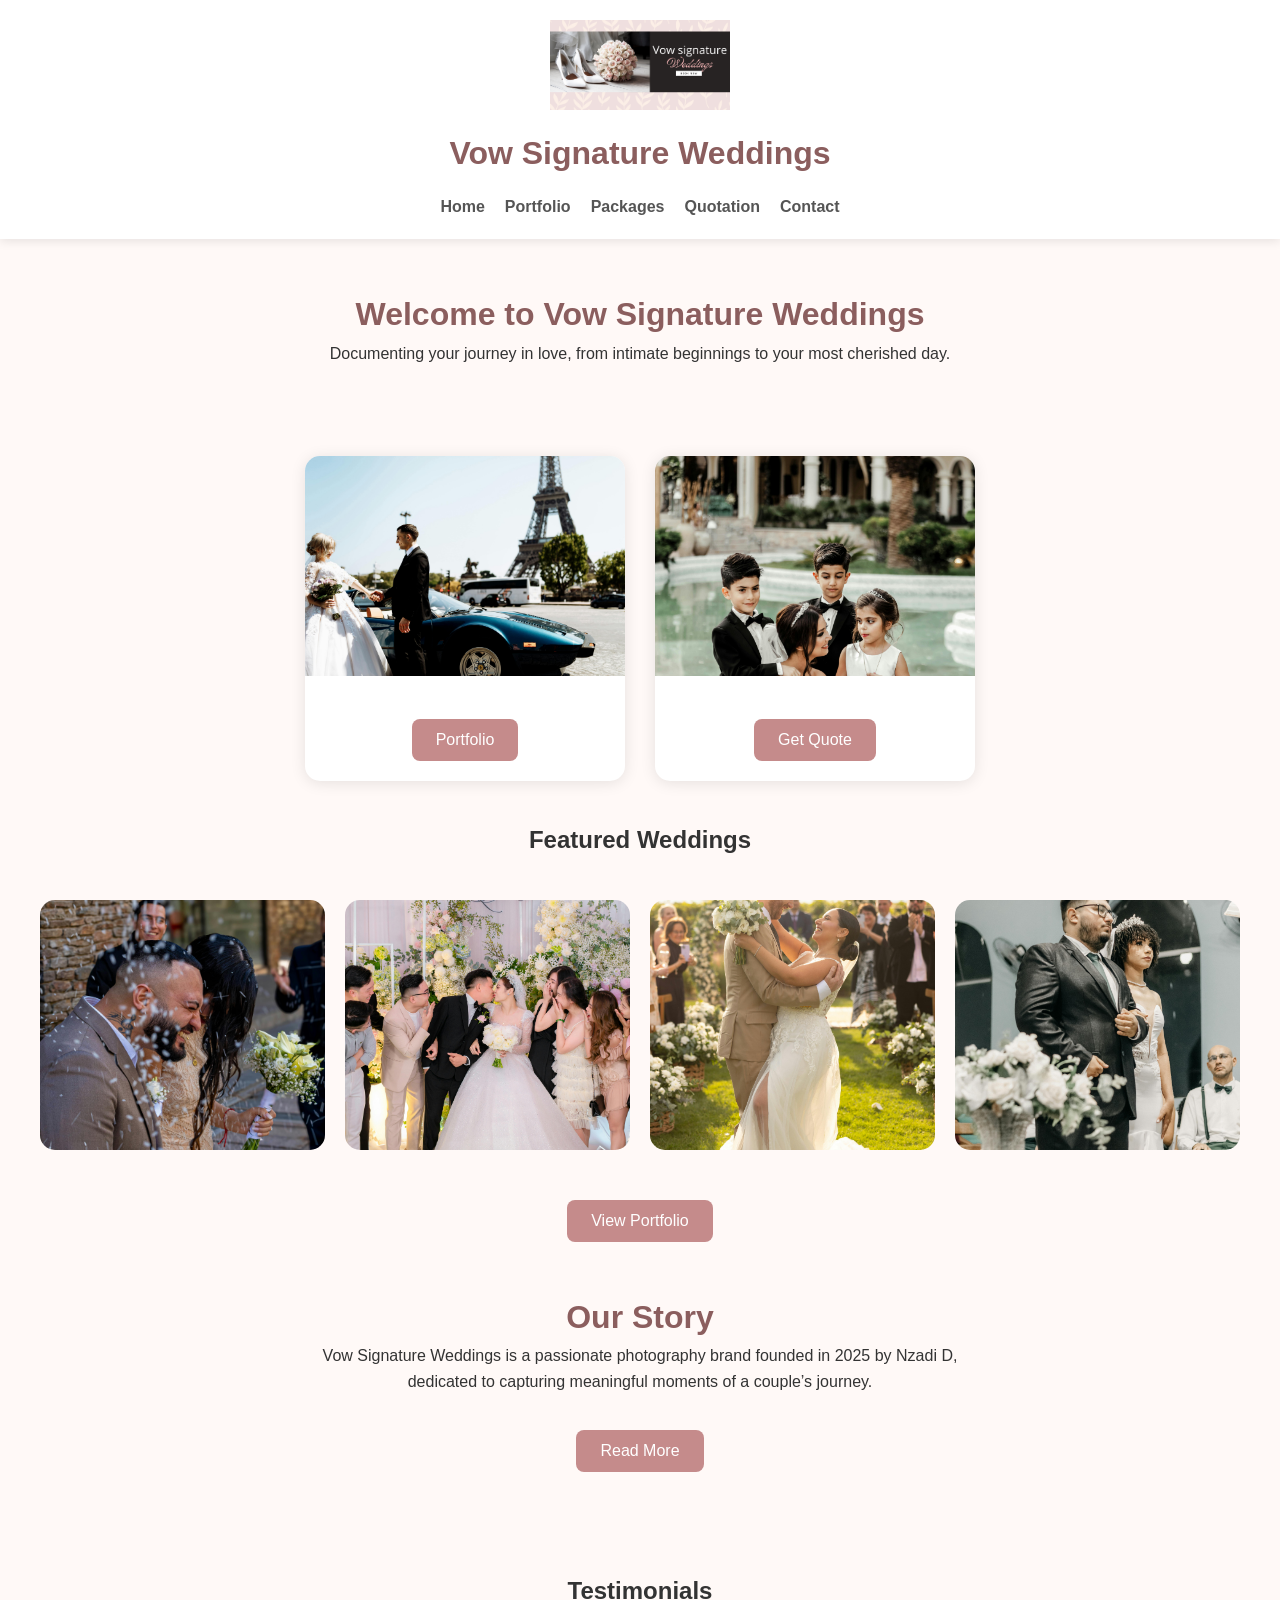
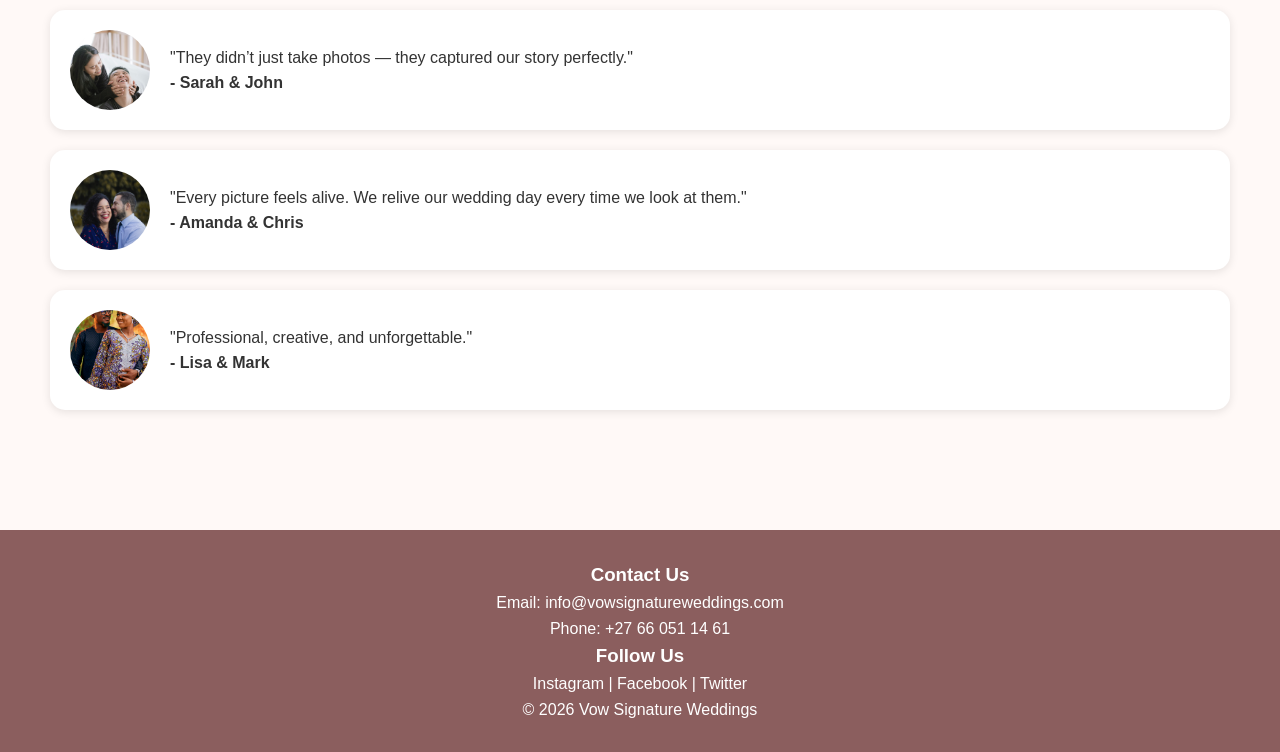
==== index.html @ a1d39e99 "Linked JavaS to all pages  connect JavaScript file to all website pages  & Tested them too" ====
<!DOCTYPE html>
<html lang="en">
  <head>
    <meta charset="UTF-8" />
    <meta name="viewport" content="width=device-width, initial-scale=1.0" />
    <title>Vow Signature Weddings</title>
    <link rel="stylesheet" href="style.css" />
  </head>

  <body>
    <header>
      <img src="image/vowlogo .png" class="logo" alt="Logo" />

      <h1>Vow Signature Weddings</h1>

      <nav>
        <a href="index.html">Home</a>
        <a href="portfolio.html">Portfolio</a>
        <a href="package.html">Packages</a>
        <a href="quotation.html">Quotation</a>

        <a href="contact.html">Contact</a>
      </nav>
    </header>

    <section class="hero">
      <h2>Welcome to Vow Signature Weddings</h2>

      <p>
        Documenting your journey in love, from intimate beginnings to your most
        cherished day.
      </p>
    </section>

    <!-- CARDS -->
    <div class="card-container">
      <div class="card">
        <img src="image/portfolio.jpg" alt="Portfolio" />

        <br /><br />

        <a href="portfolio.html">
          <button>Portfolio</button>
        </a>
      </div>

      <div class="card">
        <img src="image/Quote.jpg" alt="Quote" />

        <br /><br />

        <a href="quotation.html">
          <button>Get Quote</button>
        </a>
      </div>
    </div>

    <!-- FEATURED PHOTOS -->
    <section>
      <h2 style="text-align: center">Featured Weddings</h2>

      <div class="gallery">
        <img src="image/wed2.jpg" alt="" />
        <img src="image/wed1.jpg" alt="" />
        <img src="image/wed4.jpg" alt="" />
        <img src="image/wed5.jpg" alt="" />
      </div>

      <div style="text-align: center">
        <a href="portfolio.html">
          <button>View Portfolio</button>
        </a>
      </div>
    </section>

    <!-- ABOUT -->
    <section class="hero">
      <h2>Our Story</h2>

      <p>
        Vow Signature Weddings is a passionate photography brand founded in 2025
        by Nzadi D, dedicated to capturing meaningful moments of a couple’s
        journey.
      </p>

      <br />

      <a href="about.html">
        <button>Read More</button>
      </a>
    </section>

    <!-- TESTIMONIALS -->
    <section class="testimonials">
      <h2 style="text-align: center">Testimonials</h2>

      <div class="testimonial-box">
        <img src="image/coupleA.jpg" alt="" />
        <div>
          <p>
            "They didn’t just take photos — they captured our story perfectly."
          </p>
          <strong>- Sarah & John</strong>
        </div>
      </div>

      <div class="testimonial-box">
        <img src="image/coupleB.jpg" alt="" />
        <div>
          <p>
            "Every picture feels alive. We relive our wedding day every time we
            look at them."
          </p>
          <strong>- Amanda & Chris</strong>
        </div>
      </div>

      <div class="testimonial-box">
        <img src="image/coupleD.jpg" alt="" />
        <div>
          <p>"Professional, creative, and unforgettable."</p>
          <strong>- Lisa & Mark</strong>
        </div>
      </div>
    </section>

    <footer>
      <h3>Contact Us</h3>
      <p>Email: info@vowsignatureweddings.com</p>
      <p>Phone: +27 66 051 14 61</p>

      <h3>Follow Us</h3>

      <a href="#">Instagram</a> | <a href="#">Facebook</a> |
      <a href="#">Twitter</a>

      <p>&copy; 2026 Vow Signature Weddings</p>
    </footer>
    <script src="script.js"></script>
  </body>
</html>
---- style.css ----
/* RESET */
* {
  margin: 0;
  padding: 0;
  box-sizing: border-box;
}

/* BODY */
body {
  font-family: Arial, sans-serif;
  background: #fff9f7;
  color: #333;
  line-height: 1.6;
}

/* HEADER */
header {
  background: white;
  text-align: center;
  padding: 20px;
  box-shadow: 0 2px 10px rgba(0, 0, 0, 0.1);
}

.logo {
  width: 180px;
  margin-bottom: 10px;
}

/* TITLE */
h1 {
  color: #8b5e5e;
  margin-bottom: 15px;
}

/* NAVIGATION */
nav {
  display: flex;
  justify-content: center;
  flex-wrap: wrap;
  gap: 20px;
}

nav a {
  text-decoration: none;
  color: #555;
  font-weight: bold;
}

nav a:hover {
  color: #c58b8b;
}

/* HERO SECTION */
.hero {
  text-align: center;
  padding: 50px 20px;
}

.hero h2 {
  font-size: 2rem;
  color: #8b5e5e;
}

.hero p {
  max-width: 700px;
  margin: auto;
}

/* BUTTONS */
button {
  background-color: #c58b8b;
  color: white;
  border: none;
  padding: 12px 24px;
  border-radius: 8px;
  font-size: 16px;
  cursor: pointer;
  margin-top: 10px;
  transition: 0.3s;
}

button:hover {
  background-color: #a56d6d;
}

/* CARD SECTION */
.card-container {
  display: flex;
  justify-content: center;
  gap: 30px;
  flex-wrap: wrap;
  padding: 40px;
}

.card {
  background: white;
  width: 320px;
  border-radius: 15px;
  overflow: hidden;
  text-align: center;
  box-shadow: 0 2px 15px rgba(0, 0, 0, 0.1);
  padding-bottom: 20px;
}

/* CARD IMAGES */
.card img {
  width: 100%;
  height: 220px;
  object-fit: cover;
}

/* GALLERY */
.gallery {
  display: grid;
  grid-template-columns: repeat(auto-fit, minmax(250px, 1fr));
  gap: 20px;
  padding: 40px;
}

.gallery img {
  width: 100%;
  height: 250px;
  object-fit: cover;
  border-radius: 15px;
}

/* TESTIMONIALS */
.testimonials {
  padding: 50px;
}

.testimonial-box {
  display: flex;
  align-items: center;
  gap: 20px;
  background: white;
  margin-bottom: 20px;
  padding: 20px;
  border-radius: 15px;
  box-shadow: 0 2px 10px rgba(0, 0, 0, 0.1);
}

.testimonial-box img {
  width: 80px;
  height: 80px;
  border-radius: 50%;
  object-fit: cover;
}

/* FOOTER */
footer {
  background: #8b5e5e;
  color: white;
  text-align: center;
  padding: 30px;
  margin-top: 50px;
}

footer a {
  color: white;
  text-decoration: none;
}

/* MOBILE */
@media (max-width: 768px) {
  nav {
    flex-direction: column;
  }

  .testimonial-box {
    flex-direction: column;
    text-align: center;
  }

  .gallery {
    grid-template-columns: 1fr;
  }
}

/* PORTFOLIO SECTION */

.portfolio-section {
  padding: 40px;
}

.portfolio-section h2 {
  text-align: center;
  color: #8b5e5e;
  margin-bottom: 15px;
}

.portfolio-section p {
  text-align: center;
  max-width: 800px;
  margin: 0 auto 50px;
}

/* PORTFOLIO CATEGORY */

.portfolio-category {
  margin-bottom: 60px;
}

.portfolio-category h3 {
  text-align: center;
  color: #8b5e5e;
  margin-bottom: 25px;
  font-size: 1.5rem;
}

/* SAME STYLE AS YOUR CARD SECTION */

.portfolio-gallery {
  display: flex;
  justify-content: center;
  gap: 30px;
  flex-wrap: wrap;
}

/* INDIVIDUAL IMAGE CARD */

.portfolio-card {
  background: white;
  width: 320px;
  border-radius: 15px;
  overflow: hidden;
  box-shadow: 0 2px 15px rgba(0, 0, 0, 0.1);
  transition: 0.3s ease;
}

.portfolio-card:hover {
  transform: translateY(-5px);
}

.portfolio-card img {
  width: 100%;
  height: 320px;
  object-fit: cover;
}

/* OPTIONAL IMAGE TITLE */

.portfolio-card p {
  padding: 15px;
  margin: 0;
  font-weight: bold;
  color: #8b5e5e;
}

/* MOBILE */

@media (max-width: 768px) {
  .portfolio-card {
    width: 100%;
    max-width: 350px;
  }
}

/* PACKAGES PAGE */

.packages-section {
  width: 90%;
  max-width: 1200px;
  margin: auto;
  padding: 40px 0 80px;
}

.package-grid {
  display: grid;
  grid-template-columns: repeat(auto-fit, minmax(320px, 1fr));
  gap: 30px;
}

.package-card {
  background: white;
  border-radius: 15px;
  overflow: hidden;
  box-shadow: 0 2px 15px rgba(0, 0, 0, 0.1);
  transition: 0.3s;
}

.package-card:hover {
  transform: translateY(-5px);
}

.package-card img {
  width: 100%;
  height: 250px;
  object-fit: cover;
}

.package-content {
  padding: 25px;
}

.package-content h3 {
  color: #8b5e5e;
  margin-bottom: 15px;
}

.package-content ul {
  margin: 20px 0;
  padding-left: 20px;
}

.package-content li {
  margin-bottom: 10px;
}

.page-banner {
  text-align: center;
  padding: 70px 20px;
  max-width: 900px;
  margin: auto;
}

.page-banner h2 {
  color: #8b5e5e;
  font-size: 2.5rem;
  margin-bottom: 15px;
}
.contact-hero {
  text-align: center;
  padding: 60px 20px;
}

.contact-section {
  display: flex;
  flex-wrap: wrap;
  justify-content: center;
  gap: 30px;
  padding: 40px 20px;
}

.contact-card {
  width: 320px;
  padding: 25px;
  border-radius: 10px;
  background: white;
  box-shadow: 0 5px 15px rgba(0, 0, 0, 0.1);
}

.contact-card form {
  display: flex;
  flex-direction: column;
  gap: 15px;
}

.contact-card input,
.contact-card textarea {
  padding: 12px;
  border: 1px solid #ddd;
  border-radius: 5px;
}

.contact-card button {
  cursor: pointer;
}
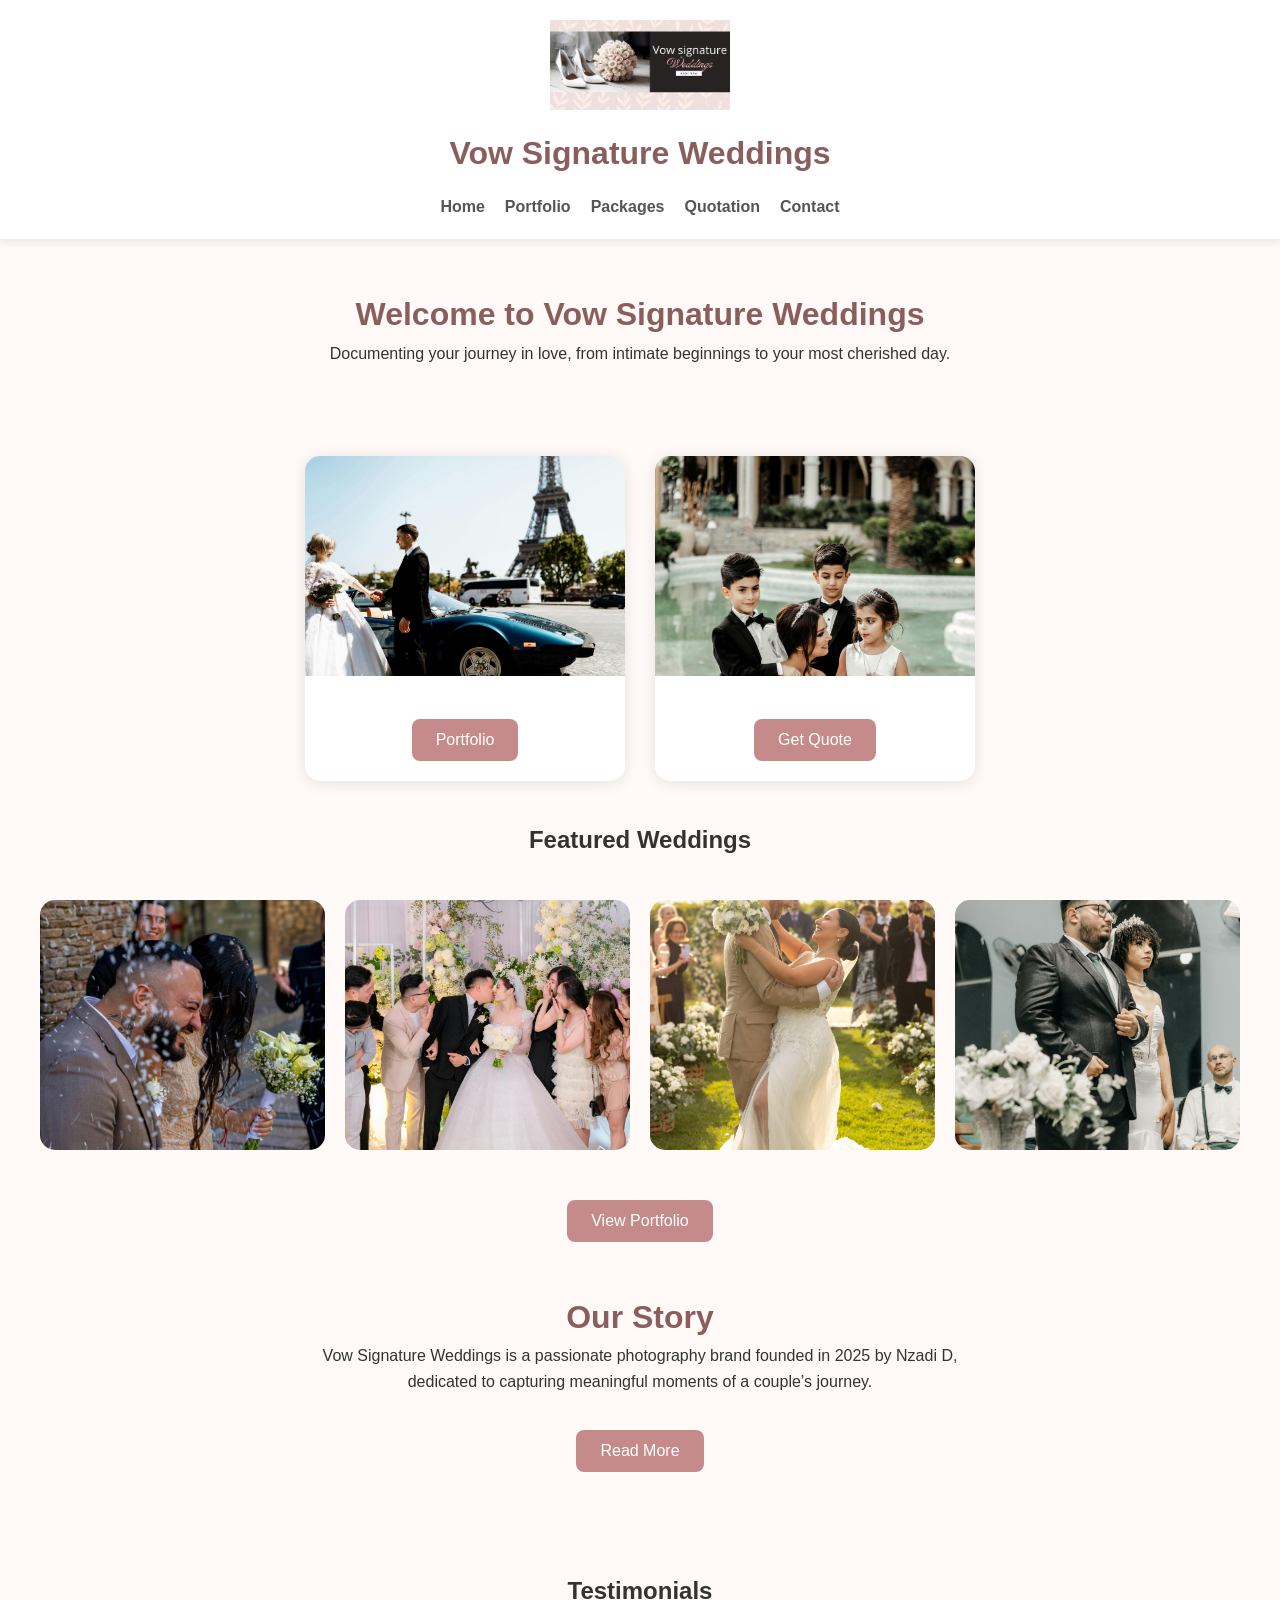
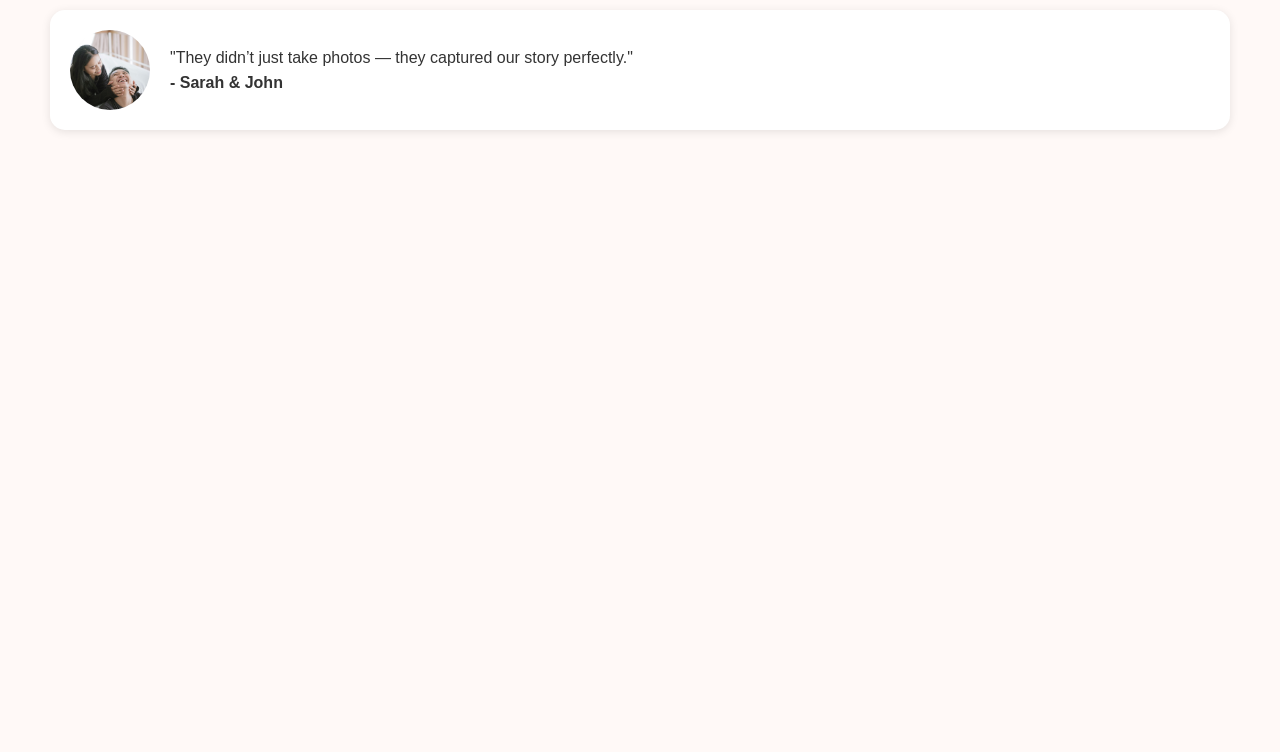
==== commit 7c357f9f: "added Animations & Scroll Effects - i added AOS CSS Linked it to every pages  - added javascript  - " ====
--- a/index.html
+++ b/index.html
@@ -5,10 +5,12 @@
     <meta name="viewport" content="width=device-width, initial-scale=1.0" />
     <title>Vow Signature Weddings</title>
     <link rel="stylesheet" href="style.css" />
+
+    <link rel="stylesheet" href="https://unpkg.com/aos@2.3.4/dist/aos.css" />
   </head>
 
   <body>
-    <header>
+    <header data-aos="fade-down">
       <img src="image/vowlogo .png" class="logo" alt="Logo" />
 
       <h1>Vow Signature Weddings</h1>
@@ -23,7 +25,7 @@
       </nav>
     </header>
 
-    <section class="hero">
+    <section class="hero" data-aos="fade-up">
       <h2>Welcome to Vow Signature Weddings</h2>
 
       <p>
@@ -33,7 +35,7 @@
     </section>
 
     <!-- CARDS -->
-    <div class="card-container">
+    <div class="card-container" data-aos="zoom-in">
       <div class="card">
         <img src="image/portfolio.jpg" alt="Portfolio" />
 
@@ -60,10 +62,30 @@
       <h2 style="text-align: center">Featured Weddings</h2>
 
       <div class="gallery">
-        <img src="image/wed2.jpg" alt="" />
-        <img src="image/wed1.jpg" alt="" />
-        <img src="image/wed4.jpg" alt="" />
-        <img src="image/wed5.jpg" alt="" />
+        <img
+          src="image/wed2.jpg"
+          alt="Wedding Photo"
+          class="gallery-img"
+          data-aos="zoom-in"
+        />
+        <img
+          src="image/wed1.jpg"
+          alt="Wedding Photo"
+          class="gallery-img"
+          data-aos="zoom-in"
+        />
+        <img
+          src="image/wed4.jpg"
+          alt="Wedding Photo"
+          class="gallery-img"
+          data-aos="zoom-in"
+        />
+        <img
+          src="image/wed5.jpg"
+          alt="Wedding Photo"
+          class="gallery-img"
+          data-aos="zoom-in"
+        />
       </div>
 
       <div style="text-align: center">
@@ -74,7 +96,8 @@
     </section>
 
     <!-- ABOUT -->
-    <section class="hero">
+
+    <section class="hero" data-aos="fade-up">
       <h2>Our Story</h2>
 
       <p>
@@ -94,7 +117,7 @@
     <section class="testimonials">
       <h2 style="text-align: center">Testimonials</h2>
 
-      <div class="testimonial-box">
+      <div class="testimonial-box" data-aos="zoom-in">
         <img src="image/coupleA.jpg" alt="" />
         <div>
           <p>
@@ -104,7 +127,7 @@
         </div>
       </div>
 
-      <div class="testimonial-box">
+      <div class="testimonial-box" data-aos="zoom-in">
         <img src="image/coupleB.jpg" alt="" />
         <div>
           <p>
@@ -115,7 +138,7 @@
         </div>
       </div>
 
-      <div class="testimonial-box">
+      <div class="testimonial-box" data-aos="zoom-in">
         <img src="image/coupleD.jpg" alt="" />
         <div>
           <p>"Professional, creative, and unforgettable."</p>
@@ -124,7 +147,12 @@
       </div>
     </section>
 
-    <footer>
+    <div id="lightbox" class="lightbox" data-aos="zoom-in">
+      <span id="close-lightbox">&times;</span>
+      <img id="lightbox-img" src="" alt="Large Image" />
+    </div>
+
+    <footer data-aos="zoom-in">
       <h3>Contact Us</h3>
       <p>Email: info@vowsignatureweddings.com</p>
       <p>Phone: +27 66 051 14 61</p>
@@ -136,6 +164,8 @@
 
       <p>&copy; 2026 Vow Signature Weddings</p>
     </footer>
+
+    <script src="https://unpkg.com/aos@2.3.4/dist/aos.js"></script>
     <script src="script.js"></script>
   </body>
 </html>
--- a/style.css
+++ b/style.css
@@ -179,8 +179,30 @@
 
 /* PORTFOLIO SECTION */
 
+/* PORTFOLIO HERO */
+
+.portfolio-hero {
+  text-align: center;
+  padding: 70px 20px 40px;
+  max-width: 900px;
+  margin: auto;
+}
+
+.portfolio-hero h2 {
+  color: #8b5e5e;
+  font-size: 2.8rem;
+  margin-bottom: 20px;
+}
+
+.portfolio-hero p {
+  max-width: 800px;
+  margin: auto;
+  font-size: 1.1rem;
+  line-height: 1.8;
+}
+
 .portfolio-section {
-  padding: 40px;
+  padding: 60px 40px;
 }
 
 .portfolio-section h2 {
@@ -201,11 +223,11 @@
   margin-bottom: 60px;
 }
 
-.portfolio-category h3 {
-  text-align: center;
-  color: #8b5e5e;
-  margin-bottom: 25px;
-  font-size: 1.5rem;
+.portfolio-section h3 {
+  text-align: center;
+  color: #8b5e5e;
+  margin-bottom: 35px;
+  font-size: 2rem;
 }
 
 /* SAME STYLE AS YOUR CARD SECTION */
@@ -229,13 +251,18 @@
 }
 
 .portfolio-card:hover {
-  transform: translateY(-5px);
+  transform: translateY(-8px);
+  box-shadow: 0 12px 30px rgba(0, 0, 0, 0.15);
 }
 
 .portfolio-card img {
   width: 100%;
   height: 320px;
   object-fit: cover;
+}
+
+.portfolio-card img {
+  cursor: pointer;
 }
 
 /* OPTIONAL IMAGE TITLE */
@@ -319,23 +346,33 @@
   font-size: 2.5rem;
   margin-bottom: 15px;
 }
+
 .contact-hero {
   text-align: center;
   padding: 60px 20px;
+  max-width: 900px;
+  margin: 0 auto;
+}
+
+.contact-hero p {
+  max-width: 800px;
+  margin: 0 auto;
+  line-height: 1.8;
+  font-size: 1.1rem;
 }
 
 .contact-section {
   display: flex;
-  flex-wrap: wrap;
   justify-content: center;
-  gap: 30px;
+  align-items: center;
   padding: 40px 20px;
 }
 
 .contact-card {
-  width: 320px;
-  padding: 25px;
-  border-radius: 10px;
+  width: 100%;
+  max-width: 700px;
+  padding: 40px;
+  border-radius: 15px;
   background: white;
   box-shadow: 0 5px 15px rgba(0, 0, 0, 0.1);
 }
@@ -356,3 +393,148 @@
 .contact-card button {
   cursor: pointer;
 }
+
+.contact-card select {
+  padding: 12px;
+  border: 1px solid #ddd;
+  border-radius: 5px;
+}
+
+.contact-card label {
+  font-size: 14px;
+}
+
+.info-card {
+  width: 350px;
+  height: 220px;
+
+  background: white;
+  padding: 30px;
+
+  border-radius: 15px;
+
+  box-shadow: 0 5px 15px rgba(0, 0, 0, 0.1);
+}
+
+.contact-info-section {
+  display: flex;
+  justify-content: center;
+  gap: 40px;
+  flex-wrap: wrap;
+  margin: 80px auto;
+}
+
+.info-card {
+  width: 320px;
+  min-height: 220px;
+  background: white;
+  padding: 30px;
+  border-radius: 15px;
+  box-shadow: 0 5px 15px rgba(0, 0, 0, 0.1);
+}
+
+.info-card h3 {
+  margin-bottom: 20px;
+  color: #8b5e5e;
+}
+
+.info-card p {
+  line-height: 1.8;
+}
+
+.location-card h3 {
+  color: #8b5e5e;
+  margin-bottom: 10px;
+}
+
+.location-card p {
+  margin-bottom: 20px;
+  font-size: 1.1rem;
+}
+
+/* LOCATION MAP SECTION */
+
+.location-card {
+  width: 100%;
+  max-width: 900px;
+  margin: 50px auto;
+  background: white;
+  padding: 30px;
+  border-radius: 15px;
+  box-shadow: 0 5px 15px rgba(0, 0, 0, 0.1);
+}
+
+.location-card h3 {
+  color: #8b5e5e;
+  margin-bottom: 15px;
+}
+
+.location-card p {
+  margin-bottom: 20px;
+  font-size: 1.1rem;
+}
+
+#map {
+  width: 100%;
+  height: 400px;
+  border-radius: 12px;
+  overflow: hidden;
+}
+
+#formMessage {
+  margin-top: 15px;
+  text-align: center;
+  font-weight: bold;
+  color: green;
+}
+
+/* LIGHTBOX */
+/* LIGHTBOX */
+
+#lightbox {
+  display: none;
+
+  position: fixed;
+
+  top: 0;
+  left: 0;
+
+  width: 100%;
+  height: 100%;
+
+  background: rgba(0, 0, 0, 0.9);
+
+  justify-content: center;
+  align-items: center;
+
+  z-index: 9999;
+}
+
+#lightbox-img {
+  max-width: 90%;
+  max-height: 85%;
+
+  border-radius: 10px;
+}
+
+#close-lightbox {
+  position: absolute;
+
+  top: 20px;
+  right: 40px;
+
+  color: white;
+
+  font-size: 40px;
+
+  cursor: pointer;
+}
+
+.close {
+  position: absolute;
+  top: 20px;
+  right: 40px;
+  color: white;
+  font-size: 40px;
+  cursor: pointer;
+}
